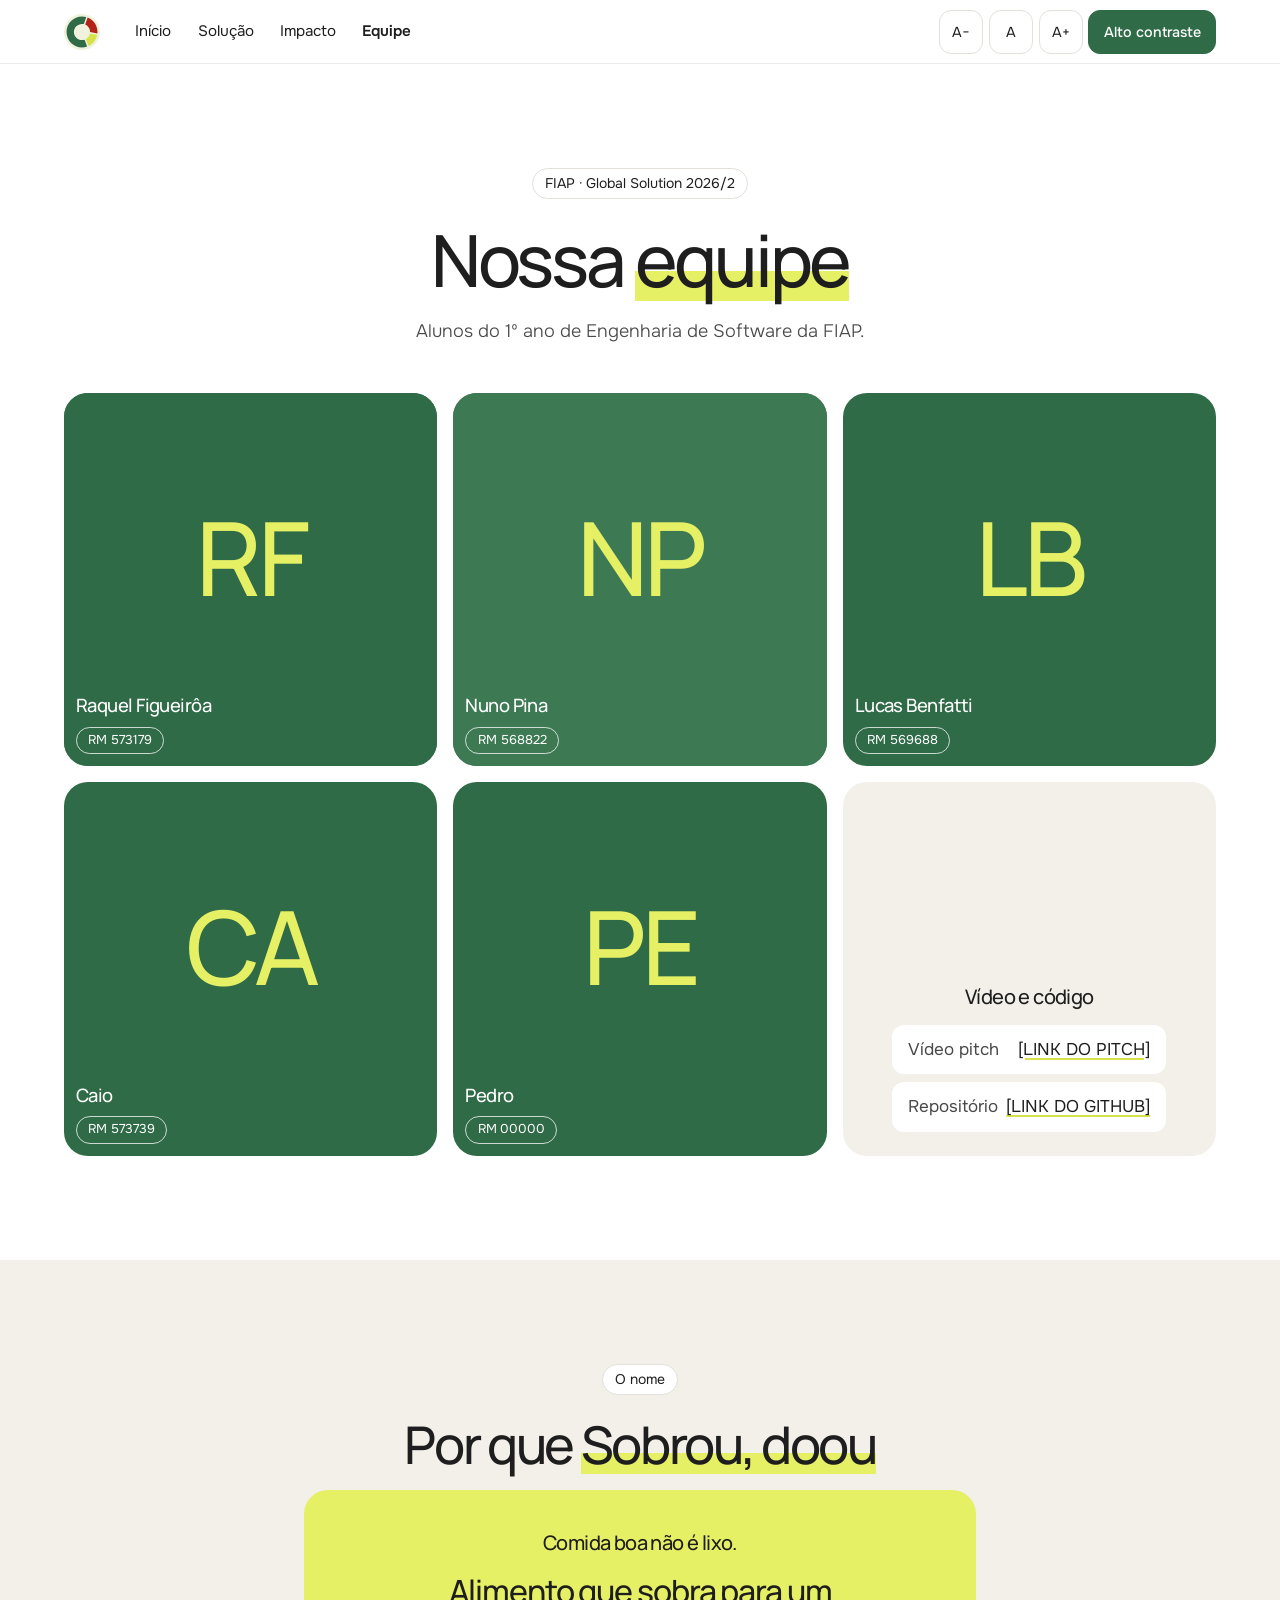
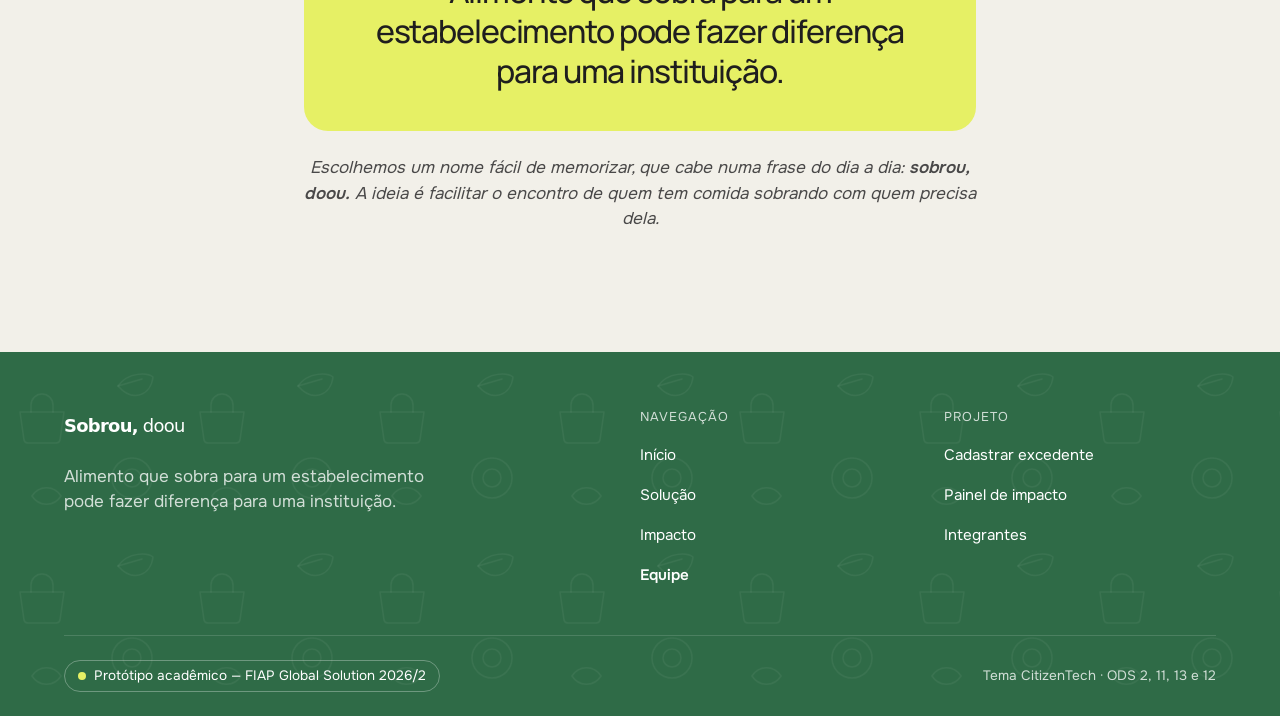
==== equipe.html @ d58dd170 "primeiro commit" ====
<!DOCTYPE html>
<html lang="pt-BR" class="fonte-normal">
<head>
  <meta charset="UTF-8">
  <meta name="viewport" content="width=device-width, initial-scale=1">
  <meta name="description" content="Integrantes do projeto Sobrou, doou — FIAP Global Solution 2026/2.">
  <title>Equipe | Sobrou, doou</title>
  <link rel="icon" href="img/logo.svg" type="image/svg+xml">
  <link rel="stylesheet" href="css/style.css">
</head>
<body>
  <a class="pular-conteudo" href="#conteudo">Pular para o conteúdo</a>

  <header class="cabecalho">
    <div class="container cabecalho-interno">
      <a class="logo" href="index.html">
        <img src="img/logo.svg" alt="Sobrou, doou" width="136" height="40">
      </a>

      <nav aria-label="Menu principal">
        <ul class="menu">
          <li><a href="index.html">Início</a></li>
          <li><a href="solucao.html">Solução</a></li>
          <li><a href="impacto.html">Impacto</a></li>
          <li><a href="equipe.html" aria-current="page">Equipe</a></li>
        </ul>
      </nav>

      <div class="barra-acessibilidade" role="group" aria-label="Acessibilidade">
        <button type="button" class="botao-acess" id="botao-fonte-menor" aria-label="Diminuir texto">A−</button>
        <button type="button" class="botao-acess" id="botao-fonte-normal" aria-label="Texto em tamanho normal">A</button>
        <button type="button" class="botao-acess" id="botao-fonte-maior" aria-label="Aumentar texto">A+</button>
        <button type="button" class="botao-acess botao-contraste" id="botao-contraste" aria-pressed="false">Alto contraste</button>
        <p class="visualmente-oculto" id="anuncio-preferencias" aria-live="polite"></p>
      </div>
    </div>
    <p class="aviso-armazenamento" id="aviso-armazenamento" role="status" hidden>Seus dados não serão salvos neste navegador.</p>
  </header>

  <main id="conteudo" tabindex="-1">
    <section class="secao secao-topo" aria-labelledby="titulo-pagina">
      <div class="container">
        <p class="etiqueta">FIAP · Global Solution 2026/2</p>
        <h1 id="titulo-pagina">Nossa <span class="marca">equipe</span></h1>
        <p>Alunos do 1º ano de Engenharia de Software da FIAP.</p>
      </div>
    </section>

    <section class="secao secao-sem-topo" aria-labelledby="titulo-integrantes">
      <div class="container">
        <h2 id="titulo-integrantes" class="visualmente-oculto">Integrantes</h2>
        <div class="grade-equipe">
          <article class="cartao-equipe">
            <p class="avatar-iniciais" aria-hidden="true">RF</p>
            <div class="equipe-info">
              <h3>Raquel Figueirôa</h3>
              <p class="equipe-rm">RM 573179</p>
              <!-- <p class="equipe-funcao">Layout e responsividade</p> -->
            </div>
          </article>
          <article class="cartao-equipe">
            <p class="avatar-iniciais avatar-alt" aria-hidden="true">NP</p>
            <div class="equipe-info">
              <h3>Nuno Pina</h3>
              <p class="equipe-rm">RM 568822</p>
              <!-- <p class="equipe-funcao">Simulação em JavaScript</p> -->
            </div>
          </article>
          <article class="cartao-equipe">
            <p class="avatar-iniciais" aria-hidden="true">LB</p>
            <div class="equipe-info">
              <h3>Lucas Benfatti</h3>
              <p class="equipe-rm">RM 569688</p>
              <!-- <p class="equipe-funcao">Formulário e acessibilidade</p> -->
            </div>
          </article>
          <article class="cartao-equipe">
            <p class="avatar-iniciais" aria-hidden="true">CA</p>
            <div class="equipe-info">
              <h3>Caio</h3>
              <p class="equipe-rm">RM 573739</p>
              <!-- <p class="equipe-funcao">Conteúdo, dados e README</p> -->
            </div>
          </article>
          <article class="cartao-equipe">
            <p class="avatar-iniciais" aria-hidden="true">PE</p>
            <div class="equipe-info">
              <h3>Pedro</h3>
              <p class="equipe-rm">RM 00000</p>
            </div>
          </article>
          <article class="cartao-equipe cartao-equipe-links">
            <h3>Vídeo e código</h3>
            <ul class="lista-links">
              <li><span>Vídeo pitch</span> <a href="#titulo-pagina">[LINK DO PITCH]</a></li>
              <li><span>Repositório</span> <a href="#titulo-pagina">[LINK DO GITHUB]</a></li>
            </ul>
          </article>
        </div>
      </div>
    </section>

    <section class="secao secao-bege" aria-labelledby="titulo-porque">
      <div class="container porque">
        <p class="etiqueta">O nome</p>
        <h2 id="titulo-porque">Por que <span class="marca">Sobrou, doou</span></h2>
        <blockquote class="citacao">
          <h3>Comida boa não é lixo.</h4>
          <p>Alimento que sobra para um estabelecimento pode fazer diferença para uma instituição.</p>
        </blockquote>
        <p>Escolhemos um nome fácil de memorizar, que cabe numa frase do dia a dia: <b>sobrou, doou.</b> A ideia é facilitar o encontro de quem tem comida sobrando com quem precisa dela.</p>
      </div>
    </section>
  </main>

  <footer class="rodape">
    <div class="container">
      <div class="rodape-grade">
        <div class="rodape-marca">
          <img src="img/logo-claro.svg" alt="Sobrou, doou" width="136" height="40">
          <p class="rodape-frase">Alimento que sobra para um estabelecimento pode fazer diferença para uma instituição.</p>
        </div>
        <nav class="rodape-coluna" aria-label="Rodapé">
          <p class="rodape-titulo">Navegação</p>
          <ul class="menu-rodape">
            <li><a href="index.html">Início</a></li>
            <li><a href="solucao.html">Solução</a></li>
            <li><a href="impacto.html">Impacto</a></li>
            <li><a href="equipe.html" aria-current="page">Equipe</a></li>
          </ul>
        </nav>
        <div class="rodape-coluna">
          <p class="rodape-titulo">Projeto</p>
          <ul class="menu-rodape">
            <li><a href="solucao.html#cadastro">Cadastrar excedente</a></li>
            <li><a href="impacto.html">Painel de impacto</a></li>
            <li><a href="equipe.html#titulo-integrantes">Integrantes</a></li>
          </ul>
        </div>
      </div>
      <div class="rodape-base">
        <p class="rodape-status"><span class="ponto" aria-hidden="true"></span> Protótipo acadêmico — FIAP Global Solution 2026/2</p>
        <p class="rodape-credito">Tema CitizenTech · ODS 2, 11, 13 e 12</p>
      </div>
    </div>
  </footer>

  <script src="js/dados.js" defer></script>
  <script src="js/armazenamento.js" defer></script>
  <script src="js/preferencias.js" defer></script>
</body>
</html>
---- css/style.css ----
@font-face {
  font-family: "Manrope";
  font-style: normal;
  font-weight: 400;
  font-display: swap;
  src: url("../fonts/manrope-latin-400-normal.woff2") format("woff2");
}

@font-face {
  font-family: "Manrope";
  font-style: normal;
  font-weight: 500;
  font-display: swap;
  src: url("../fonts/manrope-latin-500-normal.woff2") format("woff2");
}

@font-face {
  font-family: "Manrope";
  font-style: normal;
  font-weight: 600;
  font-display: swap;
  src: url("../fonts/manrope-latin-600-normal.woff2") format("woff2");
}

@font-face {
  font-family: "Manrope";
  font-style: normal;
  font-weight: 700;
  font-display: swap;
  src: url("../fonts/manrope-latin-700-normal.woff2") format("woff2");
}

@font-face {
  font-family: "Onest";
  font-style: normal;
  font-weight: 300;
  font-display: swap;
  src: url("../fonts/onest-latin-300-normal.woff2") format("woff2");
}

@font-face {
  font-family: "Onest";
  font-style: normal;
  font-weight: 400;
  font-display: swap;
  src: url("../fonts/onest-latin-400-normal.woff2") format("woff2");
}

@font-face {
  font-family: "Onest";
  font-style: normal;
  font-weight: 500;
  font-display: swap;
  src: url("../fonts/onest-latin-500-normal.woff2") format("woff2");
}

@font-face {
  font-family: "Onest";
  font-style: normal;
  font-weight: 600;
  font-display: swap;
  src: url("../fonts/onest-latin-600-normal.woff2") format("woff2");
}

:root {
  --lima: #E6F065;
  --lima-claro: #F3F7A3;
  --lima-forte: #D7E24A;

  --branco: #FFFFFF;
  --bege: #F2F0E9;
  --cinza-100: #EBEBEB;
  --cinza-300: #C8C8C7;
  --cinza-600: #605F5E;
  --cinza-700: #4A4949;
  --escuro: #1F1E1E;
  --tema-escuro: #2F6B47;
  --tema-escuro-hover: #24563A;
  --preto: #000000;

  --verde: #007955;
  --verde-claro: #D8FFE7;
  --verde-escuro: #0A2305;
  --vermelho: #B42318;
  --vermelho-claro: #FFE3E1;

  --texto: var(--escuro);
  --texto-2: var(--cinza-700);
  --texto-3: var(--cinza-600);
  --texto-sobre-escuro: rgba(255, 255, 255, 0.78);

  --borda: #E3E1DA;
  --borda-campo: #8B8A87;

  --fonte-titulo: "Manrope", system-ui, -apple-system, "Segoe UI", Roboto, sans-serif;
  --fonte-texto: "Onest", system-ui, -apple-system, "Segoe UI", Roboto, sans-serif;

  --raio-p: 0.75rem;
  --raio-m: 1rem;
  --raio: 1.5rem;
  --raio-g: 2.5rem;
  --raio-pilula: 2rem;

  --espaco-secao: 4rem;
  --foco: #007955;

  --padrao-linhas: url("data:image/svg+xml,%3Csvg xmlns='http://www.w3.org/2000/svg' width='180' height='180' viewBox='0 0 180 180'%3E%3Cg fill='none' stroke='%23ffffff' stroke-opacity='.05' stroke-width='1.5' stroke-linecap='round' stroke-linejoin='round'%3E%3Cpath d='M20 60h44l-4 28a4 4 0 0 1-4 3H28a4 4 0 0 1-4-3z'/%3E%3Cpath d='M31 60v-7a11 11 0 0 1 22 0v7'/%3E%3Cpath d='M118 34c11-15 30-13 35-9-2 18-20 26-35 9z'/%3E%3Cpath d='M118 34l24-7'/%3E%3Ccircle cx='132' cy='126' r='20'/%3E%3Ccircle cx='132' cy='126' r='9'/%3E%3Cpath d='M32 144c7-11 22-11 29 0-7 11-22 11-29 0z'/%3E%3C/g%3E%3C/svg%3E");
}

html.fonte-pequena { font-size: 87.5%; }
html.fonte-normal  { font-size: 100%; }
html.fonte-grande  { font-size: 112.5%; }
html.fonte-maior   { font-size: 125%; }

*,
*::before,
*::after {
  box-sizing: border-box;
}

html {
  scroll-behavior: smooth;
}

body {
  margin: 0;
  font-family: var(--fonte-texto);
  font-size: 1.0625rem;
  font-weight: 400;
  line-height: 1.5;
  color: var(--texto);
  background-color: var(--branco);
  overflow-x: hidden;
}

img,
svg {
  max-width: 100%;
}

img {
  display: block;
  height: auto;
}

figure {
  margin: 0;
}

h1,
h2,
h3,
h4,
h5,
h6 {
  margin: 0 0 1rem;
  font-family: var(--fonte-titulo);
  font-weight: 500;
  line-height: 1.15;
  letter-spacing: -0.045em;
  color: var(--texto);
}

h1 { font-size: 3rem; }
h2 { font-size: 2.25rem; }
h3 {
  font-size: 1.25rem;
  letter-spacing: -0.03em;
  line-height: 1.25;
}

p {
  margin: 0 0 1rem;
}

a {
  color: var(--texto);
  text-decoration-color: var(--lima-forte);
  text-decoration-thickness: 0.12em;
  text-underline-offset: 0.2em;
}

a:hover {
  color: var(--verde);
}

strong {
  font-weight: 600;
}

.marca {
  background-image: linear-gradient(transparent 62%, var(--lima) 62%, var(--lima) 92%, transparent 92%);
  box-decoration-break: clone;
  -webkit-box-decoration-break: clone;
}

[hidden] {
  display: none !important;
}

:focus-visible {
  outline: 3px solid var(--foco);
  outline-offset: 3px;
}

[tabindex="-1"]:focus {
  outline: 3px solid var(--foco);
  outline-offset: 3px;
}

main:focus {
  outline: none;
}

.visualmente-oculto {
  position: absolute;
  width: 1px;
  height: 1px;
  padding: 0;
  margin: -1px;
  overflow: hidden;
  clip: rect(0, 0, 0, 0);
  white-space: nowrap;
  border: 0;
}

.container {
  width: 100%;
  max-width: 80rem;
  margin: 0 auto;
  padding: 0 5%;
}

.centro {
  max-width: 44rem;
  margin: 0 auto;
  text-align: center;
}

.subtitulo {
  max-width: 40rem;
  color: var(--texto-2);
  font-size: 1.125rem;
  font-weight: 300;
}

.centro .subtitulo {
  margin-left: auto;
  margin-right: auto;
}

.etiqueta {
  display: inline-block;
  margin-bottom: 1.25rem;
  padding: 0.25rem 0.75rem;
  border: 1px solid var(--borda);
  border-radius: var(--raio-pilula);
  background-color: var(--branco);
  color: var(--texto);
  font-size: 0.875rem;
}

.pilulas {
  display: flex;
  flex-wrap: wrap;
  gap: 0.35rem;
  margin: 0 0 1.5rem;
  padding: 0;
  list-style: none;
}

.pilulas li,
.pilula {
  display: inline-block;
  padding: 0.25rem 0.75rem;
  border: 1px solid var(--borda);
  border-radius: var(--raio-pilula);
  font-size: 0.875rem;
  line-height: 1.4;
}

.pilulas-claras li {
  border-color: rgba(255, 255, 255, 0.7);
  color: var(--branco);
}

.pilula-foto {
  position: absolute;
  border-color: var(--branco);
  background-color: var(--branco);
  color: var(--texto);
}

.pular-conteudo {
  position: absolute;
  top: -10rem;
  left: 1rem;
  z-index: 100;
  padding: 0.75rem 1rem;
  border-radius: 0 0 var(--raio-p) var(--raio-p);
  background-color: var(--lima);
  color: var(--texto);
  font-weight: 500;
}

.pular-conteudo:focus {
  top: 0;
}

.botao {
  display: inline-flex;
  align-items: center;
  justify-content: center;
  gap: 0.5rem;
  min-height: 2.75rem;
  min-width: 2.75rem;
  padding: 0.75rem 1.1rem;
  border: 1px solid transparent;
  border-radius: var(--raio-p);
  font-family: var(--fonte-texto);
  font-size: 1rem;
  font-weight: 400;
  line-height: 1.2;
  text-align: center;
  text-decoration: none;
  cursor: pointer;
  transition: background-color 0.15s, color 0.15s, border-color 0.15s;
}

.botao-primario {
  border-color: var(--lima);
  background-color: var(--lima);
  color: var(--texto);
}

.botao-primario:hover {
  border-color: var(--lima-forte);
  background-color: var(--lima-forte);
  color: var(--texto);
}

.botao-secundario {
  border-color: var(--borda-campo);
  background-color: var(--branco);
  color: var(--texto);
}

.botao-secundario:hover {
  border-color: var(--texto);
  background-color: var(--bege);
  color: var(--texto);
}

.botao-escuro {
  border-color: var(--tema-escuro);
  background-color: var(--tema-escuro);
  color: var(--branco);
}

.botao-escuro:hover {
  background-color: var(--tema-escuro-hover);
  color: var(--branco);
}

.botao-claro {
  border-color: var(--branco);
  background-color: transparent;
  color: var(--branco);
}

.botao-claro:hover {
  background-color: var(--branco);
  color: var(--texto);
}

.link-seta {
  display: inline-flex;
  align-items: center;
  gap: 0.6rem;
  min-height: 2.75rem;
  font-weight: 500;
  text-decoration: none;
}

.link-seta::after {
  content: "↗";
  display: inline-flex;
  align-items: center;
  justify-content: center;
  width: 2rem;
  height: 2rem;
  border-radius: 50%;
  background-color: var(--lima);
  color: var(--texto);
  font-size: 0.95rem;
}

.cabecalho {
  background-color: var(--branco);
  border-bottom: 1px solid var(--cinza-100);
}

.cabecalho-interno {
  display: flex;
  flex-wrap: wrap;
  align-items: center;
  gap: 0.5rem 1.5rem;
  padding-top: 0.6rem;
  padding-bottom: 0.6rem;
}

.logo {
  display: inline-flex;
  align-items: center;
  min-height: 2.75rem;
  border-radius: var(--raio-p);
}

.logo img {
  height: 2.25rem;
  width: auto;
}

.cabecalho nav {
  order: 3;
  width: 100%;
}

.menu {
  display: flex;
  flex-wrap: wrap;
  gap: 0.25rem;
  margin: 0;
  padding: 0;
  list-style: none;
}

.menu a {
  display: inline-flex;
  align-items: center;
  min-height: 2.75rem;
  padding: 0.5rem 0.7rem;
  border-radius: var(--raio-p);
  color: var(--texto);
  font-size: 0.95rem;
  text-decoration: none;
}

.menu a:hover {
  background-color: var(--bege);
  color: var(--texto);
}

.menu a[aria-current="page"] {
  font-weight: 600;
}

.barra-acessibilidade {
  display: flex;
  align-items: center;
  gap: 0.35rem;
  margin-left: auto;
}

.botao-acess {
  min-width: 2.75rem;
  min-height: 2.75rem;
  padding: 0.4rem 0.55rem;
  border: 1px solid var(--borda);
  border-radius: var(--raio-p);
  background-color: var(--branco);
  color: var(--texto);
  font-family: var(--fonte-texto);
  font-size: 0.9rem;
  cursor: pointer;
}

.botao-acess:hover {
  border-color: var(--borda-campo);
  background-color: var(--bege);
}

.botao-contraste {
  padding: 0.4rem 0.9rem;
  border-color: var(--tema-escuro);
  background-color: var(--tema-escuro);
  color: var(--branco);
  font-weight: 500;
}

.botao-contraste:hover {
  background-color: var(--tema-escuro-hover);
  border-color: var(--tema-escuro-hover);
}

.botao-contraste[aria-pressed="true"] {
  border-color: var(--lima);
  background-color: var(--lima);
  color: var(--texto);
}

.aviso-armazenamento {
  margin: 0;
  padding: 0.5rem 1rem;
  background-color: var(--lima-claro);
  color: var(--texto);
  font-size: 0.9rem;
  text-align: center;
}

.secao {
  padding: var(--espaco-secao) 0;
}

.secao-bege {
  background-color: var(--bege);
}

.secao-sem-topo {
  padding-top: 0;
}

.secao-topo {
  padding-bottom: 2rem;
  text-align: center;
}

.secao-topo h1 {
  max-width: 16ch;
  margin-left: auto;
  margin-right: auto;
}

.secao-topo > .container > p:not(.etiqueta) {
  max-width: 38rem;
  margin-left: auto;
  margin-right: auto;
  color: var(--texto-2);
  font-size: 1.125rem;
  font-weight: 300;
}

.cabecalho-pagina {
  display: grid;
  gap: 1rem 3rem;
  text-align: left;
}

.cabecalho-pagina h1 {
  margin: 0;
  max-width: 14ch;
}

.cabecalho-pagina-texto {
  margin: 0;
  color: var(--texto-2);
  font-size: 1.125rem;
  font-weight: 300;
}

.secao-topo:has(.cabecalho-pagina) {
  text-align: left;
}

.dica {
  margin: 0.25rem 0 0;
  font-size: 0.875rem;
  color: var(--texto-3);
}

.hero {
  padding: 3.5rem 0;
  background-color: var(--tema-escuro);
  background-image: linear-gradient(90deg, rgba(36, 86, 58, 0.94) 0%, rgba(36, 86, 58, 0.78) 55%, rgba(36, 86, 58, 0.5) 100%), url("../img/hero.jpg");
  background-size: cover;
  background-position: center;
  color: var(--branco);
}

.hero-grade {
  display: grid;
  gap: 2.5rem;
  align-items: end;
}

.hero h1 {
  margin-bottom: 1rem;
  font-size: 3.25rem;
  color: var(--branco);
  letter-spacing: -0.05em;
  line-height: 1.05;
}

.hero h4 {
  margin-bottom: 0.25rem;
  font-size: 1.25rem;
  font-weight: 200;
  color: var(--branco);
  letter-spacing: -0.05em;
  line-height: 1.05;
}

.hero-frase {
  max-width: 30rem;
  margin-bottom: 2rem;
  color: var(--texto-sobre-escuro);
  font-size: 1.125rem;
  font-weight: 300;
}

.hero-acoes {
  display: flex;
  flex-wrap: wrap;
  gap: 0.6rem;
}

.hero :focus-visible {
  outline-color: var(--lima);
}

.hero-cartao {
  max-width: 22rem;
  padding: 0.5rem 0.5rem 1.25rem;
  border: 6px solid rgba(255, 255, 255, 0.16);
  border-radius: var(--raio);
  background-color: var(--branco);
  background-clip: padding-box;
  color: var(--texto);
}

.hero-cartao-foto {
  position: relative;
  margin-bottom: 1rem;
}

.hero-cartao-foto img {
  width: 100%;
  aspect-ratio: 16 / 10;
  object-fit: cover;
  border-radius: var(--raio-m);
}

.hero-cartao-foto .pilula-foto {
  right: 0.75rem;
  bottom: 0.75rem;
}

.hero-cartao-titulo,
.hero-cartao-texto,
.hero-cartao .link-seta {
  margin-left: 0.75rem;
  margin-right: 0.75rem;
}

.hero-cartao-titulo {
  margin-bottom: 0.25rem;
  font-family: var(--fonte-titulo);
  font-weight: 500;
  letter-spacing: -0.02em;
}

.hero-cartao-texto {
  margin-bottom: 0.5rem;
  color: var(--texto-2);
  font-size: 0.95rem;
}

.problema-topo {
  max-width: 52rem;
  margin: 0 auto 3rem;
  text-align: center;
}

.declaracao {
  margin: 0;
  font-family: var(--fonte-titulo);
  font-size: 1.6rem;
  font-weight: 500;
  line-height: 1.3;
  letter-spacing: -0.035em;
}

.declaracao .suave {
  color: var(--texto-3);
}

.problema-grade {
  display: grid;
  gap: 1.5rem;
  align-items: center;
}

.problema-texto p {
  color: var(--texto-2);
}

.problema-texto strong {
  color: var(--texto);
}

.foto-cartao {
  position: relative;
}

.foto-cartao img {
  width: 100%;
  aspect-ratio: 3 / 4;
  object-fit: cover;
  border-radius: var(--raio);
}

.foto-cartao .pilula-foto {
  left: 0.9rem;
  bottom: 0.9rem;
}

.grade-cartoes,
.grade-ods,
.grade-indicadores,
.grade-equipe {
  display: grid;
  gap: 1rem;
}

.cartao-info,
.cartao-ods,
.cartao-indicador,
.passo {
  padding: 1.5rem;
  border: 1px solid var(--borda);
  border-radius: var(--raio);
  background-color: var(--branco);
}

.cartao-info {
  display: flex;
  flex-direction: column;
}

.numero-grande {
  margin-bottom: 1.5rem;
  font-family: var(--fonte-titulo);
  font-size: 3rem;
  font-weight: 500;
  line-height: 1;
  letter-spacing: -0.05em;
}

.cartao-info h3 {
  margin-bottom: 0.5rem;
  font-size: 1.1rem;
}

.cartao-info p {
  color: var(--texto-2);
}

.cartao-info-destaque {
  border-color: var(--tema-escuro);
  background-color: var(--tema-escuro);
  color: var(--branco);
}

.cartao-info-destaque h3,
.cartao-info-destaque .numero-grande {
  color: var(--branco);
}

.cartao-info-destaque p,
.cartao-info-destaque .fonte {
  color: var(--texto-sobre-escuro);
}

.cartao-info-destaque a {
  color: var(--lima);
}

.cartao-info-destaque :focus-visible {
  outline-color: var(--lima);
}

.fonte {
  margin: auto 0 0;
  padding-top: 1rem;
  border-top: 1px solid var(--borda);
  font-size: 0.85rem;
  color: var(--texto-3);
}

.cartao-info-destaque .fonte {
  border-top-color: rgba(255, 255, 255, 0.2);
}

.passos {
  display: grid;
  gap: 1rem;
  margin: 2.5rem 0 0;
  padding: 1rem;
  border-radius: var(--raio-g);
  background-color: var(--bege);
  list-style: none;
}

.passo {
  position: relative;
  border-color: transparent;
  text-align: center;
}

.passo-numero {
  position: absolute;
  top: 1rem;
  left: 1.25rem;
  color: var(--texto-3);
  font-size: 0.85rem;
}

.passo-icone {
  display: block;
  width: 3.25rem;
  height: 3.25rem;
  margin: 0.75rem auto 1.25rem;
  fill: none;
  stroke: var(--verde-escuro);
  stroke-width: 1.6;
  stroke-linecap: round;
  stroke-linejoin: round;
}

.passo h3 {
  margin-bottom: 0.5rem;
}

.passo p {
  margin: 0;
  color: var(--texto-2);
  font-size: 0.95rem;
}

.cartao-ods {
  display: flex;
  flex-direction: column;
}

.selo-ods {
  display: inline-flex;
  align-items: center;
  justify-content: center;
  width: 3.5rem;
  height: 3.5rem;
  margin-bottom: 1.25rem;
  border-radius: var(--raio-m);
  background-color: var(--tema-escuro);
  color: var(--branco);
  font-family: var(--fonte-titulo);
  font-size: 1.5rem;
  font-weight: 500;
  letter-spacing: -0.04em;
}

.cartao-ods h3 {
  font-size: 1.15rem;
}

.cartao-ods p:last-child {
  margin: 0;
  color: var(--texto-2);
}

.cartao-ods-principal {
  border-color: var(--lima);
  background-color: var(--lima);
}

.cartao-ods-principal p:last-child {
  color: var(--texto);
}

.ods-etiqueta {
  align-self: flex-start;
  margin: 0 0 0.75rem;
  padding: 0.15rem 0.7rem;
  border: 1px solid var(--texto);
  border-radius: var(--raio-pilula);
  font-size: 0.8rem;
}

.ods-etiqueta-complementar {
  border-color: var(--borda-campo);
  color: var(--texto-2);
}

.chamada {
  display: grid;
  overflow: hidden;
  border-radius: var(--raio-g);
  background-color: var(--bege);
}

.chamada-texto {
  padding: 2.5rem 1.75rem;
}

.chamada-texto h2 {
  max-width: 14ch;
}

.chamada-texto p:not(.etiqueta) {
  max-width: 26rem;
  color: var(--texto-2);
}

.chamada-foto {
  width: 100%;
  height: 100%;
  min-height: 14rem;
  object-fit: cover;
}

.selo {
  display: inline-block;
  padding: 0.2rem 0.7rem;
  border: 1px solid transparent;
  border-radius: var(--raio-pilula);
  font-size: 0.8rem;
  font-weight: 500;
  line-height: 1.4;
}

.selo-categoria {
  border-color: var(--branco);
  background-color: var(--branco);
  color: var(--texto);
}

.selo-disponivel {
  border-color: var(--verde-claro);
  background-color: var(--verde-claro);
  color: var(--verde-escuro);
}

.selo-reservado {
  border-color: var(--lima);
  background-color: var(--lima);
  color: var(--texto);
}

.selo-retirado {
  border-color: var(--cinza-700);
  background-color: var(--cinza-700);
  color: var(--branco);
}

.selo-vence-hoje {
  margin-left: 0.4rem;
  border-color: var(--vermelho-claro);
  background-color: var(--vermelho-claro);
  color: var(--vermelho);
}

.selo-vence-amanha {
  margin-left: 0.4rem;
  border-color: var(--borda);
  background-color: var(--bege);
  color: var(--texto);
}

.indicadores-rapidos {
  display: grid;
  gap: 0.75rem;
  margin: 2.5rem 0 0;
  padding: 0.6rem;
  border-radius: var(--raio);
  background-color: var(--bege);
  list-style: none;
}

.indicador-rapido {
  display: flex;
  flex-direction: column;
  justify-content: flex-end;
  min-height: 8rem;
  padding: 1.25rem 1.5rem;
  border-radius: var(--raio-m);
  background-color: var(--tema-escuro);
  color: var(--branco);
}

.indicador-rapido:first-child {
  background-color: var(--lima);
  color: var(--texto);
}

.indicador-valor {
  font-family: var(--fonte-titulo);
  font-size: 2.5rem;
  font-weight: 500;
  line-height: 1.05;
  letter-spacing: -0.05em;
}

.indicador-rotulo {
  font-size: 0.9rem;
}

.indicador-rapido:not(:first-child) .indicador-rotulo {
  color: var(--texto-sobre-escuro);
}

.caixa-instituicao {
  display: grid;
  gap: 0.35rem;
  max-width: 30rem;
  margin-bottom: 1.25rem;
}

.caixa-instituicao label {
  font-weight: 500;
}

.campo {
  display: flex;
  flex-direction: column;
  gap: 0.35rem;
}

.campo label {
  font-size: 0.9rem;
}

input[type="text"],
input[type="search"],
input[type="number"],
input[type="date"],
input[type="time"],
select,
textarea {
  width: 100%;
  min-height: 2.75rem;
  padding: 0.7rem 1rem;
  border: 1px solid var(--borda-campo);
  border-radius: var(--raio-p);
  background-color: var(--branco);
  color: var(--texto);
  font-family: var(--fonte-texto);
  font-size: 1rem;
}

input[type="search"] {
  padding-left: 2.6rem;
  background-image: url("data:image/svg+xml,%3Csvg xmlns='http://www.w3.org/2000/svg' viewBox='0 0 24 24' fill='none' stroke='%234A4949' stroke-width='2' stroke-linecap='round'%3E%3Ccircle cx='11' cy='11' r='7'/%3E%3Cpath d='M20 20l-3.5-3.5'/%3E%3C/svg%3E");
  background-repeat: no-repeat;
  background-position: 0.9rem center;
  background-size: 1.1rem;
}

textarea {
  resize: vertical;
}

input::placeholder,
textarea::placeholder {
  color: var(--texto-3);
}

.filtros {
  display: grid;
  gap: 0.75rem;
  padding: 1rem;
  border: 1px solid var(--borda);
  border-radius: var(--raio);
  background-color: var(--branco);
}

.campo-botao {
  justify-content: flex-end;
}

.contador-resultados {
  margin: 1.5rem 0 1rem;
  font-family: var(--fonte-titulo);
  font-weight: 500;
  letter-spacing: -0.02em;
}

.mensagem {
  padding: 0.85rem 1.1rem;
  border: 1px solid;
  border-radius: var(--raio-p);
  font-weight: 500;
}

.mensagem-fixa {
  position: sticky;
  top: 0.75rem;
  z-index: 10;
  margin-bottom: 1rem;
  box-shadow: 0 8px 24px rgba(31, 30, 30, 0.12);
}

.mensagem-sucesso {
  border-color: var(--verde);
  background-color: var(--verde-claro);
  color: var(--verde-escuro);
}

.mensagem-erro {
  border-color: var(--vermelho);
  background-color: var(--vermelho-claro);
  color: var(--vermelho);
}

.vitrine {
  display: grid;
  grid-template-columns: 1fr;
  gap: 1.5rem 1rem;
}

.cartao {
  display: flex;
  flex-direction: column;
  border-radius: var(--raio);
  background-color: var(--branco);
}

.cartao-foto {
  position: relative;
  margin-bottom: 1rem;
}

.cartao-foto img {
  width: 100%;
  aspect-ratio: 3 / 2;
  object-fit: cover;
  border-radius: var(--raio);
}

.cartao-retirado .cartao-foto img {
  filter: grayscale(1);
  opacity: 0.7;
}

.cartao-selos {
  position: absolute;
  left: 0.75rem;
  right: 0.75rem;
  bottom: 0.75rem;
  display: flex;
  flex-wrap: wrap;
  justify-content: space-between;
  gap: 0.4rem;
}

.cartao-titulo,
.cartao-quantidade,
.cartao-detalhes,
.cartao-observacoes,
.cartao-acoes {
  margin-left: 0.5rem;
  margin-right: 0.5rem;
}

.cartao-titulo {
  margin-bottom: 0.25rem;
  font-size: 1.3rem;
}

.cartao-quantidade {
  margin-bottom: 1rem;
  font-family: var(--fonte-titulo);
  font-size: 2.25rem;
  font-weight: 500;
  line-height: 1.1;
  letter-spacing: -0.05em;
  color: var(--verde);
}

.cartao-detalhes {
  display: grid;
  grid-template-columns: auto 1fr;
  gap: 0.4rem 1rem;
  margin-bottom: 1rem;
  padding-top: 1rem;
  border-top: 1px solid var(--borda);
  font-size: 0.925rem;
}

.cartao-detalhes dt {
  color: var(--texto-3);
}

.cartao-detalhes dd {
  margin: 0;
}

.cartao-observacoes {
  padding: 0.6rem 0.9rem;
  border-radius: var(--raio-p);
  background-color: var(--bege);
  color: var(--texto-2);
  font-size: 0.925rem;
}

.cartao-acoes {
  display: flex;
  flex-wrap: wrap;
  align-items: center;
  gap: 0.5rem;
  margin-top: auto;
  margin-bottom: 0.5rem;
}

.cartao-acoes .botao {
  flex: 1 1 auto;
}

.cartao-situacao {
  width: 100%;
  margin: 0;
  font-weight: 500;
}

.cartao-dica {
  margin: 0;
  font-size: 0.875rem;
  color: var(--texto-3);
}

.cartao-novo,
.cartao:target {
  animation: pulsar 1.2s ease-in-out 3;
}

@keyframes pulsar {
  0%   { box-shadow: 0 0 0 0 rgba(215, 226, 74, 0.9); }
  70%  { box-shadow: 0 0 0 14px rgba(215, 226, 74, 0); }
  100% { box-shadow: 0 0 0 0 rgba(215, 226, 74, 0); }
}

.estado-vazio {
  grid-column: 1 / -1;
  padding: 3rem 1rem;
  border: 1px dashed var(--borda-campo);
  border-radius: var(--raio);
  background-color: var(--bege);
  text-align: center;
}

.secao-cadastro {
  border-top: 1px solid var(--cinza-100);
}

.cadastro-topo {
  max-width: 40rem;
  margin: 0 auto 2rem;
  text-align: center;
}

.cadastro-topo p:not(.etiqueta) {
  color: var(--texto-2);
  font-weight: 300;
  font-size: 1.125rem;
}

.formulario {
  max-width: 48rem;
  margin: 0 auto;
  padding: 1.5rem;
  border-radius: var(--raio-g);
  background-color: var(--bege);
}

.formulario-grade {
  display: grid;
  grid-template-columns: 1fr;
  gap: 1rem;
  margin-bottom: 1.5rem;
}

.campo-horarios {
  display: grid;
  grid-template-columns: 1fr 1fr;
  gap: 0.75rem;
}

.legenda-obrigatorio,
.obrigatorio {
  color: var(--vermelho);
}

.legenda-obrigatorio {
  font-size: 0.875rem;
}

.campo-checkbox {
  display: grid;
  grid-template-columns: auto 1fr;
  align-items: start;
  gap: 0.5rem 0.75rem;
  padding: 1rem;
  border-radius: var(--raio-p);
  background-color: var(--branco);
}

.campo-checkbox input {
  width: 1.4rem;
  height: 1.4rem;
  margin: 0.1rem 0 0;
  accent-color: var(--verde);
}

.campo-checkbox .erro-campo {
  grid-column: 1 / -1;
}

.contador {
  margin: 0;
  font-size: 0.85rem;
  color: var(--texto-3);
  text-align: right;
}

.erro-campo {
  margin: 0;
  color: var(--vermelho);
  font-size: 0.875rem;
  font-weight: 500;
}

.erro-campo:empty {
  display: none;
}

.campo-invalido {
  border-color: var(--vermelho) !important;
  background-color: var(--vermelho-claro) !important;
}

.campo-checkbox .campo-invalido {
  outline: 2px solid var(--vermelho);
  outline-offset: 2px;
}

.resumo-erros {
  padding: 0.85rem 1rem;
  border: 1px solid var(--vermelho);
  border-radius: var(--raio-p);
  background-color: var(--vermelho-claro);
  color: var(--vermelho);
  font-weight: 500;
}

.formulario button[type="submit"] {
  width: 100%;
}

.mensagem-formulario {
  margin-top: 1rem;
}

.mensagem-sucesso-texto {
  margin: 0.75rem 0 0;
  color: var(--verde);
  font-weight: 500;
}

.mensagem-sucesso-texto:empty {
  display: none;
}

.link-ver-novo {
  display: inline-flex;
  align-items: center;
  min-height: 2.75rem;
  font-weight: 500;
}

.secao-demo {
  padding-top: 0;
}

.demo-caixa {
  text-align: center;
}

.demo-caixa > h2 {
  font-size: 1.5rem;
}

.demo-caixa > p:not(.mensagem-sucesso-texto) {
  max-width: 34rem;
  margin-left: auto;
  margin-right: auto;
  color: var(--texto-2);
}

.aviso-simulado {
  display: inline-block;
  padding: 0.4rem 1rem;
  border: 1px solid var(--lima-forte);
  border-radius: var(--raio-pilula);
  background-color: var(--lima-claro);
  color: var(--texto) !important;
  font-size: 0.9rem !important;
  font-weight: 400 !important;
}

.cartao-indicador {
  display: flex;
  flex-direction: column;
  min-height: 11rem;
}

.cartao-indicador h3 {
  font-family: var(--fonte-texto);
  font-size: 0.95rem;
  font-weight: 400;
  letter-spacing: 0;
  color: var(--texto-2);
}

.cartao-indicador:nth-child(3) {
  border-color: var(--lima);
  background-color: var(--lima);
}

.cartao-indicador:nth-child(3) h3,
.cartao-indicador:nth-child(3) .indicador-legenda {
  color: var(--texto);
}

.cartao-indicador:nth-child(4) {
  border-color: var(--tema-escuro);
  background-color: var(--tema-escuro);
}

.cartao-indicador:nth-child(4) h3,
.cartao-indicador:nth-child(4) .indicador-legenda {
  color: var(--texto-sobre-escuro);
}

.cartao-indicador:nth-child(4) .indicador-numero {
  color: var(--branco);
}

.indicador-numero {
  margin: auto 0 0.35rem;
  font-family: var(--fonte-titulo);
  font-size: 3rem;
  font-weight: 500;
  line-height: 1;
  letter-spacing: -0.05em;
  color: var(--texto);
}

.indicador-legenda {
  margin: 0;
  font-size: 0.85rem;
  color: var(--texto-3);
}

.lista-categorias {
  display: grid;
  gap: 1.25rem;
  max-width: 48rem;
  margin: 0;
  padding: 1.5rem;
  border-radius: var(--raio);
  background-color: var(--branco);
  list-style: none;
}

.categoria-linha {
  display: grid;
  grid-template-columns: 1fr auto;
  gap: 0.4rem 1rem;
}

.categoria-valor {
  font-family: var(--fonte-titulo);
  font-weight: 500;
}

.categoria-linha progress {
  grid-column: 1 / -1;
  width: 100%;
  height: 0.6rem;
  border: 0;
  border-radius: var(--raio-pilula);
  background-color: var(--bege);
  overflow: hidden;
  appearance: none;
  -webkit-appearance: none;
}

.categoria-linha progress::-webkit-progress-bar {
  background-color: var(--bege);
}

.categoria-linha progress::-webkit-progress-value {
  border-radius: var(--raio-pilula);
  background-color: var(--tema-escuro);
}

.categoria-linha progress::-moz-progress-bar {
  border-radius: var(--raio-pilula);
  background-color: var(--tema-escuro);
}

.tabela-rolagem {
  overflow-x: auto;
  border: 1px solid var(--borda);
  border-radius: var(--raio);
  background-color: var(--branco);
}

.tabela {
  width: 100%;
  min-width: 40rem;
  border-collapse: collapse;
  font-size: 0.95rem;
}

.tabela caption {
  padding: 1rem 1.25rem;
  text-align: left;
  color: var(--texto-2);
}

.tabela th,
.tabela td {
  padding: 0.85rem 1.25rem;
  border-top: 1px solid var(--borda);
  text-align: left;
}

.tabela th {
  background-color: var(--bege);
  font-weight: 500;
}

.cartao-equipe {
  position: relative;
  display: flex;
  justify-content: center;
  align-items: center;
  overflow: hidden;
  border-radius: var(--raio);
  background-color: var(--tema-escuro);
}

.avatar-iniciais {
  display: flex;
  align-items: center;
  justify-content: center;
  width: 100%;
  aspect-ratio: 1 / 1;
  margin: 0;
  padding-bottom: 12%;
  background-color: #2F6B47;
  color: var(--lima);
  font-family: var(--fonte-titulo);
  font-size: clamp(4.5rem, 8vw, 7rem);
  font-weight: 500;
  line-height: 1;
  letter-spacing: -0.04em;
}

.avatar-iniciais.avatar-alt {
  background-color: #3D7A54;
}

.avatar,
.avatar-foto {
  display: block;
  width: 100%;
  height: auto;
  aspect-ratio: 1 / 1;
  object-fit: cover;
}

.avatar-fundo {
  fill: #2F6B47;
}

.avatar-alt {
  fill: #3D7A54;
}

.avatar-texto {
  fill: var(--lima);
  font-family: var(--fonte-titulo);
  font-size: 96px;
  font-weight: 500;
  letter-spacing: -4px;
}

.equipe-info {
  position: absolute;
  left: 0.75rem;
  right: 0.75rem;
  bottom: 0.75rem;
  display: flex;
  flex-wrap: wrap;
  align-items: center;
  gap: 0.35rem;
}

.equipe-info h3 {
  width: 100%;
  margin: 0 0 0.25rem;
  color: var(--branco);
  font-size: 1.15rem;
}

.equipe-rm,
.equipe-funcao {
  margin: 0;
  padding: 0.2rem 0.7rem;
  border: 1px solid rgba(255, 255, 255, 0.75);
  border-radius: var(--raio-pilula);
  color: var(--branco);
  font-size: 0.8rem;
}

.equipe-funcao {
  border-color: var(--lima);
  background-color: var(--lima);
  color: var(--texto);
}

.cartao-equipe-links {
  display: flex;
  flex-direction: column;
  justify-content: flex-end;
  min-height: 16rem;
  padding: 1.5rem;
  background-color: var(--bege);
}

.lista-links {
  display: grid;
  gap: 0.5rem;
  margin: 0;
  padding: 0;
  list-style: none;
}

.lista-links li {
  display: flex;
  flex-wrap: wrap;
  justify-content: space-between;
  gap: 0.5rem;
  padding: 0.75rem 1rem;
  border-radius: var(--raio-p);
  background-color: var(--branco);
}

.lista-links span {
  color: var(--texto-2);
}

.porque {
  max-width: 50rem;
  text-align: center;
}

.porque > p:last-child {
  color: var(--texto-2);
  font-style: italic;
}

.citacao {
  margin: 0 0 1.5rem;
  padding: 2rem 1.5rem;
  border-radius: var(--raio);
  background-color: var(--lima);
  font-family: var(--fonte-titulo);
  font-size: 1.6rem;
  font-weight: 500;
  line-height: 1.25;
  letter-spacing: -0.035em;
}

.citacao p {
  margin: 0;
}

.rodape {
  padding: 3.5rem 0 1.5rem;
  background-color: var(--tema-escuro);
  background-image: var(--padrao-linhas);
  color: var(--branco);
}

.rodape-grade {
  display: grid;
  gap: 2rem;
  padding-bottom: 2.5rem;
}

.rodape-marca img {
  height: 2.25rem;
  width: auto;
  margin-bottom: 1.25rem;
}

.rodape-frase {
  max-width: 24rem;
  color: var(--texto-sobre-escuro);
}

.rodape-titulo {
  margin-bottom: 0.5rem;
  color: var(--texto-sobre-escuro);
  font-size: 0.8rem;
  letter-spacing: 0.08em;
  text-transform: uppercase;
}

.menu-rodape {
  margin: 0;
  padding: 0;
  list-style: none;
}

.menu-rodape a {
  display: inline-flex;
  align-items: center;
  min-height: 2.5rem;
  color: var(--branco);
  font-size: 0.95rem;
  text-decoration: none;
}

.menu-rodape a:hover {
  color: var(--lima);
}

.menu-rodape a[aria-current="page"] {
  font-weight: 600;
}

.rodape-base {
  display: flex;
  flex-wrap: wrap;
  justify-content: space-between;
  align-items: center;
  gap: 0.75rem;
  padding-top: 1.5rem;
  border-top: 1px solid rgba(255, 255, 255, 0.14);
}

.rodape-status {
  display: inline-flex;
  align-items: center;
  gap: 0.5rem;
  margin: 0;
  padding: 0.3rem 0.8rem;
  border: 1px solid rgba(255, 255, 255, 0.3);
  border-radius: var(--raio-pilula);
  font-size: 0.85rem;
}

.ponto {
  width: 0.5rem;
  height: 0.5rem;
  border-radius: 50%;
  background-color: var(--lima);
}

.rodape-credito {
  margin: 0;
  color: var(--texto-sobre-escuro);
  font-size: 0.85rem;
}

.rodape :focus-visible {
  outline-color: var(--lima);
}

@media (min-width: 600px) {
  h1 { font-size: 3.75rem; }
  h2 { font-size: 2.75rem; }

  .vitrine,
  .grade-indicadores,
  .grade-ods,
  .grade-equipe,
  .problema-grade {
    grid-template-columns: repeat(2, 1fr);
  }

  .indicadores-rapidos {
    grid-template-columns: repeat(3, 1fr);
  }

  .filtros {
    grid-template-columns: repeat(2, 1fr);
  }

  .campo-busca {
    grid-column: 1 / -1;
  }

  .hero h1 {
    font-size: 4.5rem;
  }

  .declaracao {
    font-size: 2rem;
  }

  .formulario {
    padding: 2.5rem;
  }

  .chamada {
    grid-template-columns: 1.2fr 1fr;
  }

  .chamada-texto {
    padding: 3rem;
  }

  .rodape-grade {
    grid-template-columns: 2fr 1fr 1fr;
  }
}

@media (min-width: 960px) {
  :root {
    --espaco-secao: 6.5rem;
  }

  h1 { font-size: 4.5rem; }
  h2 { font-size: 3.25rem; }

  .cabecalho nav {
    order: 0;
    width: auto;
  }

  .vitrine,
  .grade-cartoes,
  .grade-indicadores,
  .passos {
    grid-template-columns: repeat(3, 1fr);
  }

  .grade-ods {
    grid-template-columns: repeat(4, 1fr);
  }

  .grade-equipe {
    grid-template-columns: repeat(3, 1fr);
  }

  .passos {
    padding: 1.5rem;
  }

  .hero {
    padding: 6rem 0 5rem;
  }

  .hero-grade {
    grid-template-columns: 1.6fr 1fr;
  }

  .hero h1 {
    font-size: 6rem;
  }

  .hero-cartao {
    justify-self: end;
  }

  .problema-grade {
    grid-template-columns: 1fr 1.2fr 1.2fr 1fr;
  }

  .declaracao {
    font-size: 2.35rem;
  }

  .cabecalho-pagina {
    grid-template-columns: 1.3fr 1fr;
    align-items: end;
  }

  .filtros {
    grid-template-columns: 2fr repeat(4, 1fr) auto;
    align-items: end;
  }

  .campo-busca {
    grid-column: auto;
  }

  .formulario-grade {
    grid-template-columns: 1fr 1fr;
  }

  .campo-largo {
    grid-column: 1 / -1;
  }

  .formulario button[type="submit"] {
    width: 100%;
  }

  .chamada-texto {
    padding: 4rem;
  }

  .citacao {
    padding: 2.5rem 3rem;
    font-size: 2rem;
  }
}

html.alto-contraste body,
html.alto-contraste .cabecalho,
html.alto-contraste .secao-bege,
html.alto-contraste .rodape,
html.alto-contraste .cartao,
html.alto-contraste .cartao-info,
html.alto-contraste .cartao-ods,
html.alto-contraste .cartao-indicador,
html.alto-contraste .cartao-equipe,
html.alto-contraste .cartao-equipe-links,
html.alto-contraste .hero-cartao,
html.alto-contraste .passos,
html.alto-contraste .passo,
html.alto-contraste .filtros,
html.alto-contraste .formulario,
html.alto-contraste .campo-checkbox,
html.alto-contraste .estado-vazio,
html.alto-contraste .tabela-rolagem,
html.alto-contraste .lista-categorias,
html.alto-contraste .lista-links li,
html.alto-contraste .cartao-observacoes,
html.alto-contraste .citacao,
html.alto-contraste .chamada,
html.alto-contraste .aviso-simulado,
html.alto-contraste .aviso-armazenamento,
html.alto-contraste .indicadores-rapidos,
html.alto-contraste .indicador-rapido,
html.alto-contraste .etiqueta,
html.alto-contraste .pilula,
html.alto-contraste .pilulas li,
html.alto-contraste .equipe-rm,
html.alto-contraste .equipe-funcao,
html.alto-contraste .rodape-status,
html.alto-contraste .tabela th {
  background-color: #000000 !important;
  background-image: none;
  color: #FFFFFF !important;
  border-color: #FFFFFF !important;
  box-shadow: none;
}

html.alto-contraste .hero {
  background-image: linear-gradient(rgba(0, 0, 0, 0.88), rgba(0, 0, 0, 0.88)), url("../img/hero.jpg");
}

html.alto-contraste .cartao,
html.alto-contraste .cartao-info,
html.alto-contraste .cartao-ods,
html.alto-contraste .cartao-indicador,
html.alto-contraste .passo,
html.alto-contraste .filtros,
html.alto-contraste .formulario,
html.alto-contraste .lista-categorias,
html.alto-contraste .indicador-rapido,
html.alto-contraste .hero-cartao,
html.alto-contraste .chamada {
  border: 2px solid #FFFFFF;
}

html.alto-contraste .cartao {
  padding-bottom: 0.5rem;
}

html.alto-contraste h1,
html.alto-contraste h2,
html.alto-contraste h3,
html.alto-contraste p,
html.alto-contraste dt,
html.alto-contraste dd,
html.alto-contraste td,
html.alto-contraste caption,
html.alto-contraste label,
html.alto-contraste span,
html.alto-contraste .numero-grande,
html.alto-contraste .indicador-numero,
html.alto-contraste .cartao-quantidade {
  color: #FFFFFF !important;
}

html.alto-contraste .marca {
  background-image: none;
  text-decoration: underline;
  text-decoration-color: #FFE500;
  text-decoration-thickness: 0.08em;
}

html.alto-contraste a,
html.alto-contraste .menu a,
html.alto-contraste .menu-rodape a {
  color: #FFE500 !important;
}

html.alto-contraste .menu a[aria-current="page"],
html.alto-contraste .menu a:hover {
  background-color: #FFE500;
  background-image: none;
  color: #000000 !important;
}

html.alto-contraste .botao,
html.alto-contraste .botao-acess,
html.alto-contraste .pular-conteudo {
  background-color: #FFE500;
  border-color: #FFE500;
  color: #000000 !important;
}

html.alto-contraste .botao-secundario,
html.alto-contraste .botao-claro,
html.alto-contraste .botao-acess {
  background-color: #000000;
  color: #FFE500 !important;
}

html.alto-contraste .botao:hover,
html.alto-contraste .botao-acess:hover,
html.alto-contraste .botao-contraste[aria-pressed="true"] {
  background-color: #FFFFFF;
  border-color: #FFFFFF;
  color: #000000 !important;
}

html.alto-contraste .selo,
html.alto-contraste .selo-ods,
html.alto-contraste .ods-etiqueta {
  background-color: #000000 !important;
  color: #FFFFFF !important;
  border: 2px solid #FFFFFF !important;
}

html.alto-contraste .selo-vence-hoje {
  color: #FFE500 !important;
  border-color: #FFE500 !important;
}

html.alto-contraste .link-seta::after,
html.alto-contraste .ponto {
  background-color: #FFE500;
  color: #000000;
}

html.alto-contraste .passo-icone {
  stroke: #FFE500;
}

html.alto-contraste input,
html.alto-contraste select,
html.alto-contraste textarea {
  background-color: #000000;
  color: #FFFFFF;
  border: 2px solid #FFFFFF;
}

html.alto-contraste input[type="search"] {
  background-image: none;
  padding-left: 1rem;
}

html.alto-contraste input::placeholder,
html.alto-contraste textarea::placeholder {
  color: #DDDDDD;
}

html.alto-contraste .mensagem,
html.alto-contraste .resumo-erros,
html.alto-contraste .campo-invalido {
  background-color: #000000 !important;
  color: #FFE500 !important;
  border-color: #FFE500 !important;
}

html.alto-contraste .erro-campo,
html.alto-contraste .obrigatorio,
html.alto-contraste .legenda-obrigatorio,
html.alto-contraste .mensagem-sucesso-texto {
  color: #FFE500 !important;
}

html.alto-contraste .logo {
  padding: 0.25rem 0.5rem;
  background-color: #FFFFFF;
}

html.alto-contraste :focus-visible,
html.alto-contraste [tabindex="-1"]:focus {
  outline-color: #FFE500;
}

html.alto-contraste .categoria-linha progress {
  border: 1px solid #FFFFFF;
  background-color: #000000;
}

html.alto-contraste .categoria-linha progress::-webkit-progress-bar {
  background-color: #000000;
}

html.alto-contraste .categoria-linha progress::-webkit-progress-value {
  background-color: #FFE500;
}

html.alto-contraste .categoria-linha progress::-moz-progress-bar {
  background-color: #FFE500;
}

html.alto-contraste .avatar-fundo {
  fill: #000000;
}

html.alto-contraste .avatar-texto {
  fill: #FFE500;
}

html.alto-contraste .avatar-iniciais {
  background-color: #000000;
  color: #FFE500;
}

@media (prefers-reduced-motion: reduce) {
  html {
    scroll-behavior: auto;
  }

  *,
  *::before,
  *::after {
    animation-duration: 0.01ms !important;
    animation-iteration-count: 1 !important;
    transition-duration: 0.01ms !important;
  }

  .cartao-novo,
  .cartao:target {
    box-shadow: 0 0 0 4px var(--lima-forte);
  }
}
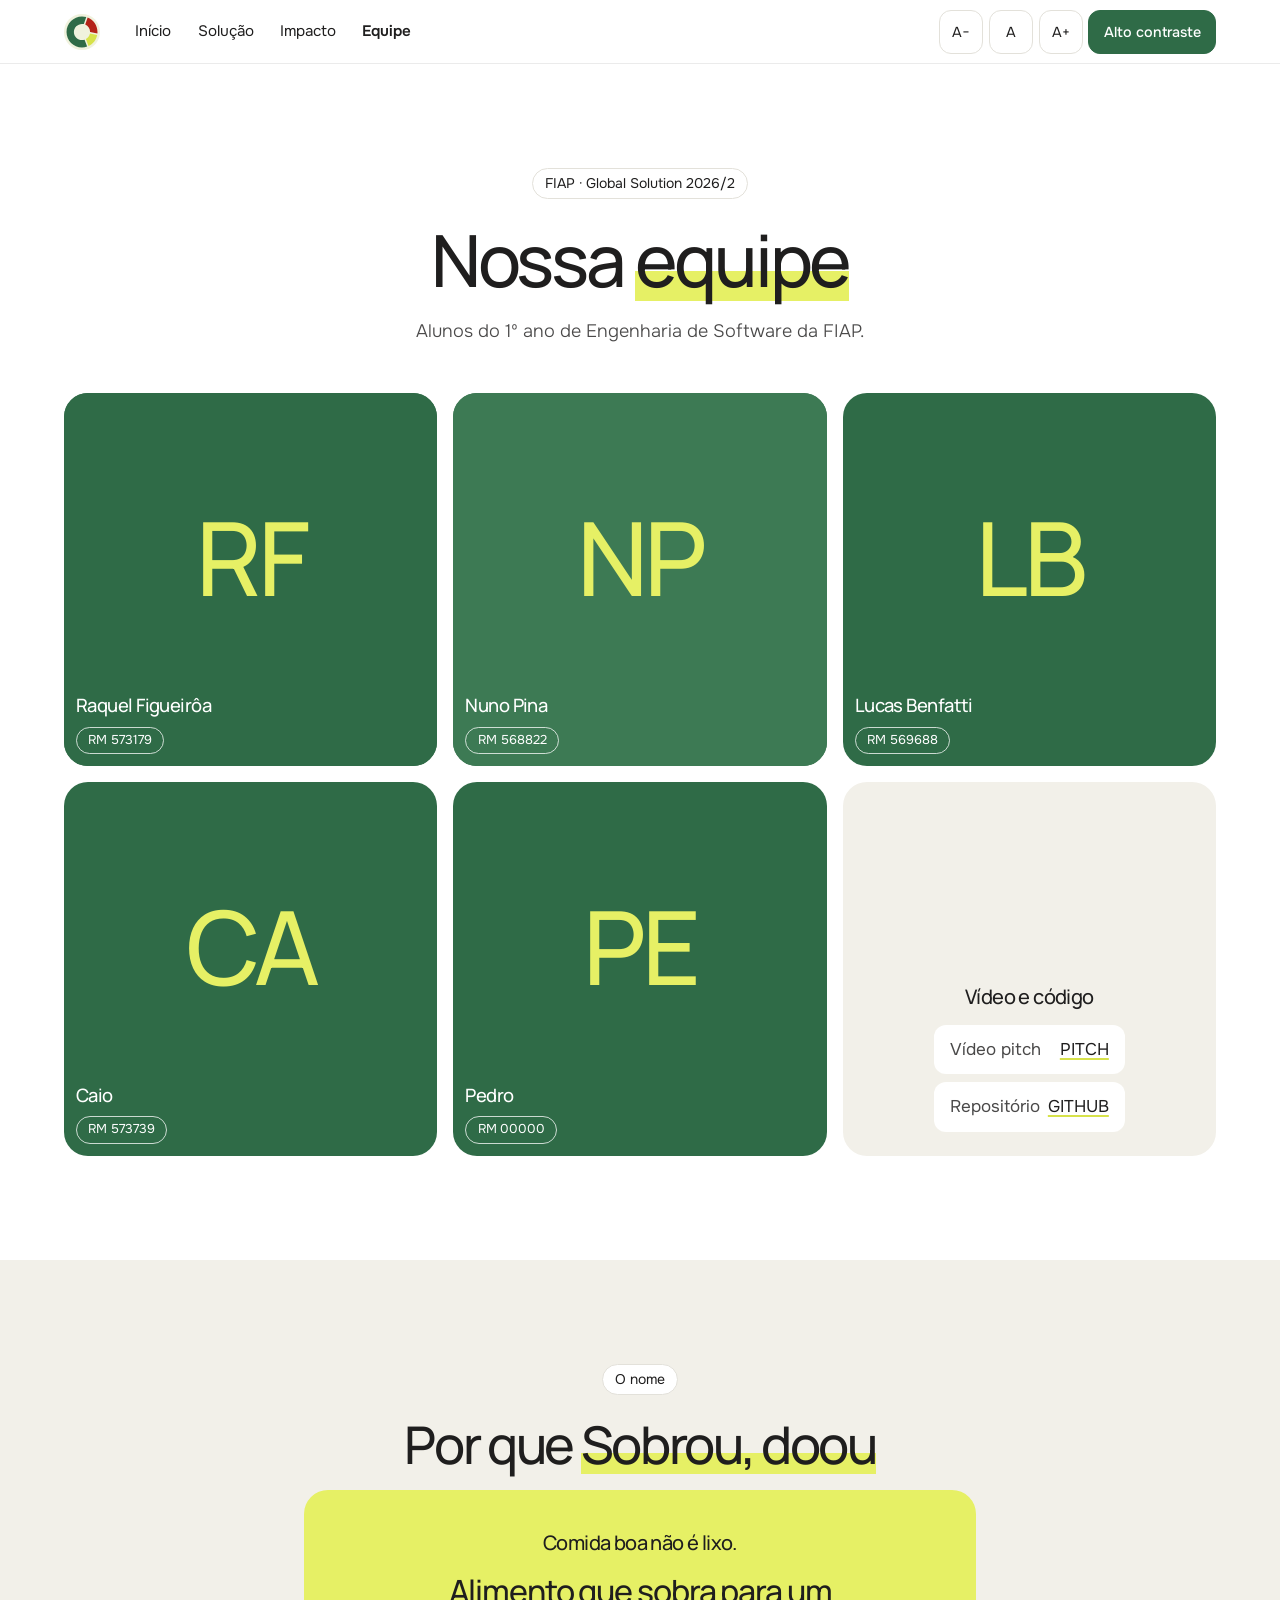
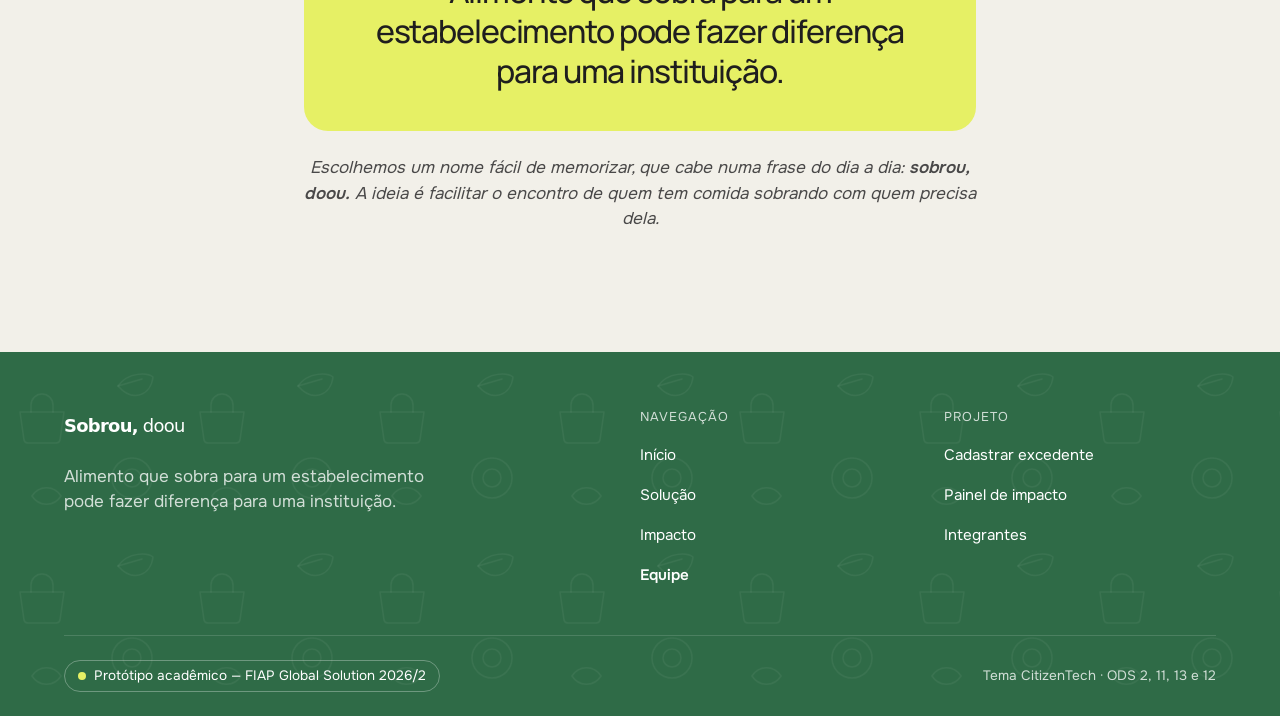
==== commit c3be7ac2: "adicionado link do github na página equipe" ====
--- a/equipe.html
+++ b/equipe.html
@@ -92,8 +92,8 @@
           <article class="cartao-equipe cartao-equipe-links">
             <h3>Vídeo e código</h3>
             <ul class="lista-links">
-              <li><span>Vídeo pitch</span> <a href="#titulo-pagina">[LINK DO PITCH]</a></li>
-              <li><span>Repositório</span> <a href="#titulo-pagina">[LINK DO GITHUB]</a></li>
+              <li><span>Vídeo pitch</span> <a href="#titulo-pagina" target="_blank">PITCH</a></li>
+              <li><span>Repositório</span> <a href="https://github.com/nunonegrier/sobroudoou" target="_blank">GITHUB</a></li>
             </ul>
           </article>
         </div>
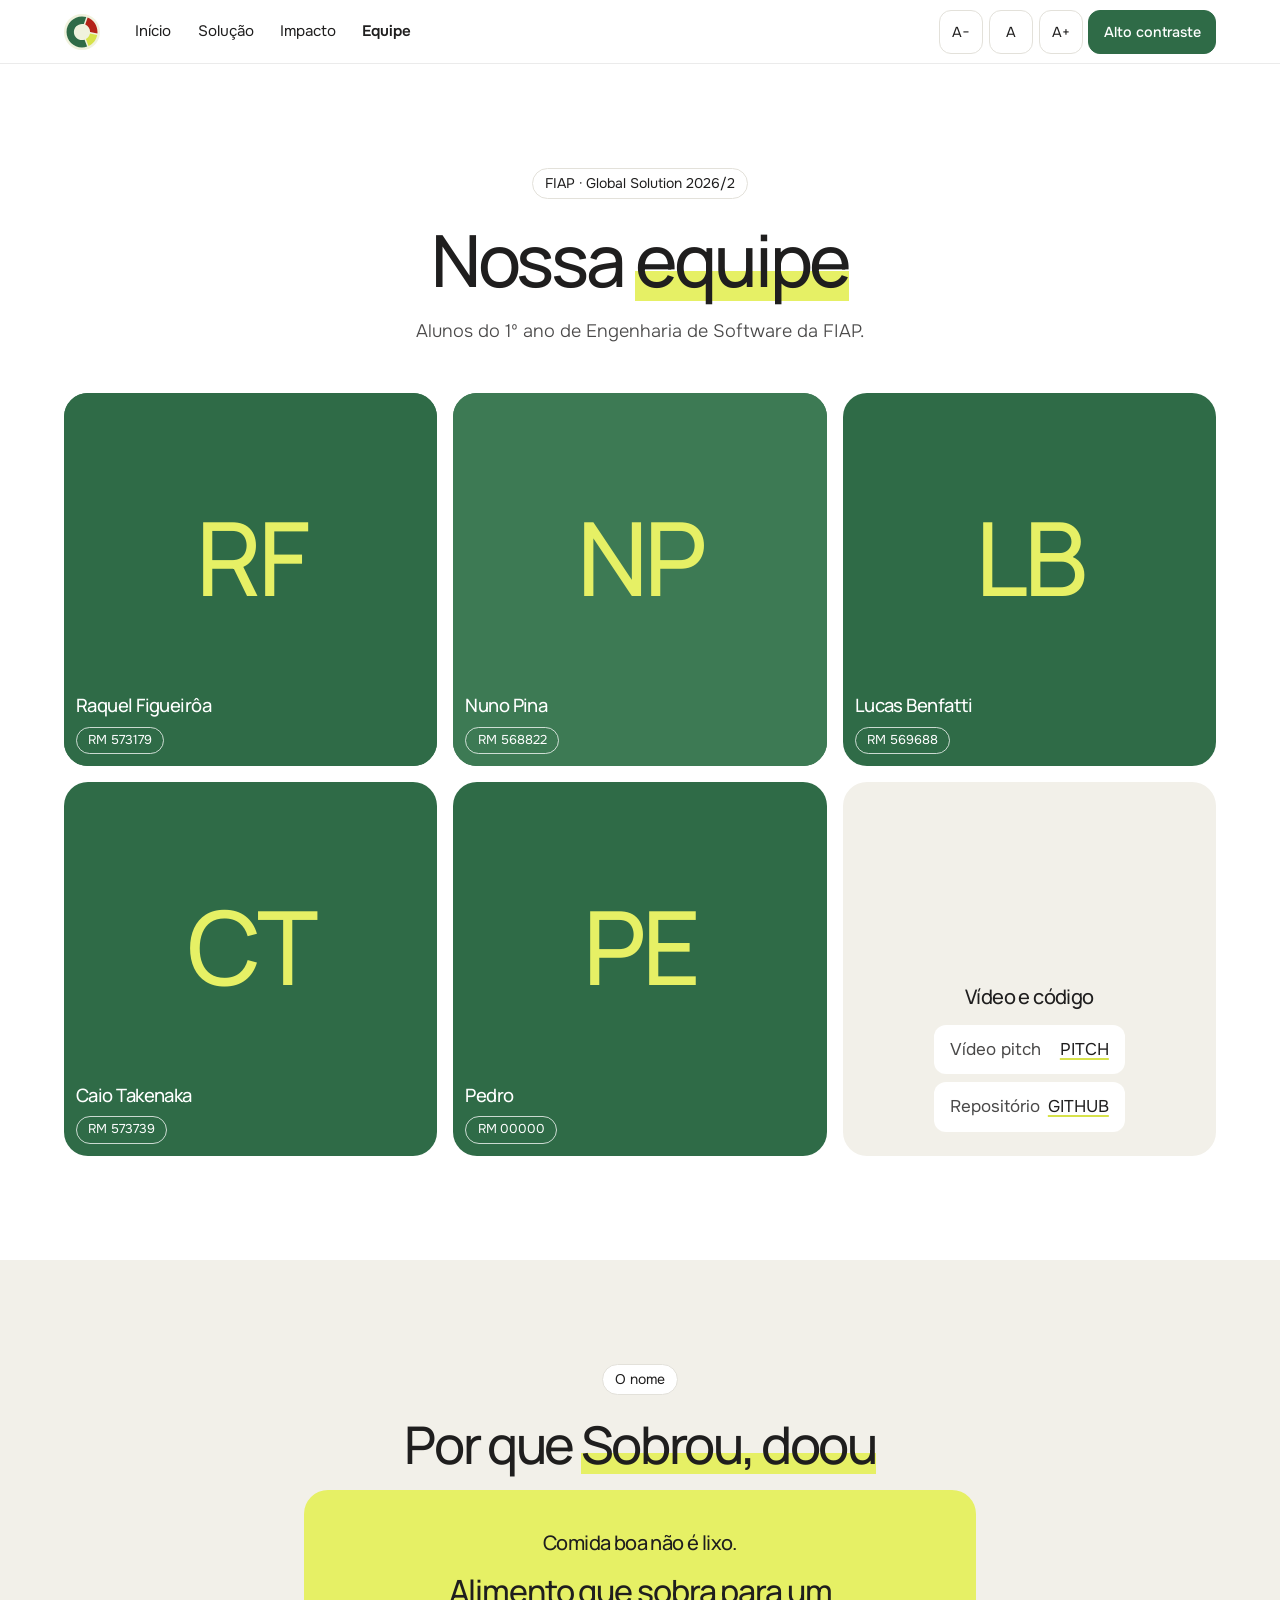
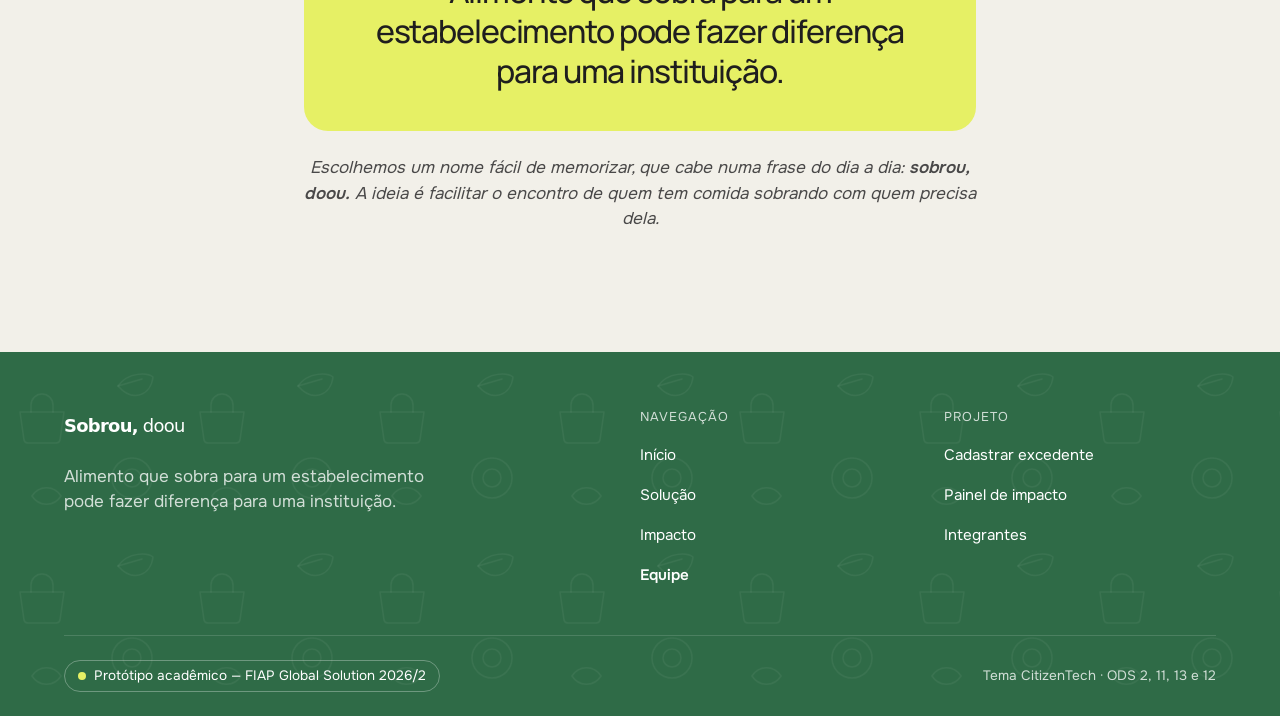
==== commit 763e85fb: "Adicionado sobrenome do Caio" ====
--- a/equipe.html
+++ b/equipe.html
@@ -75,9 +75,9 @@
             </div>
           </article>
           <article class="cartao-equipe">
-            <p class="avatar-iniciais" aria-hidden="true">CA</p>
+            <p class="avatar-iniciais" aria-hidden="true">CT</p>
             <div class="equipe-info">
-              <h3>Caio</h3>
+              <h3>Caio Takenaka</h3>
               <p class="equipe-rm">RM 573739</p>
               <!-- <p class="equipe-funcao">Conteúdo, dados e README</p> -->
             </div>
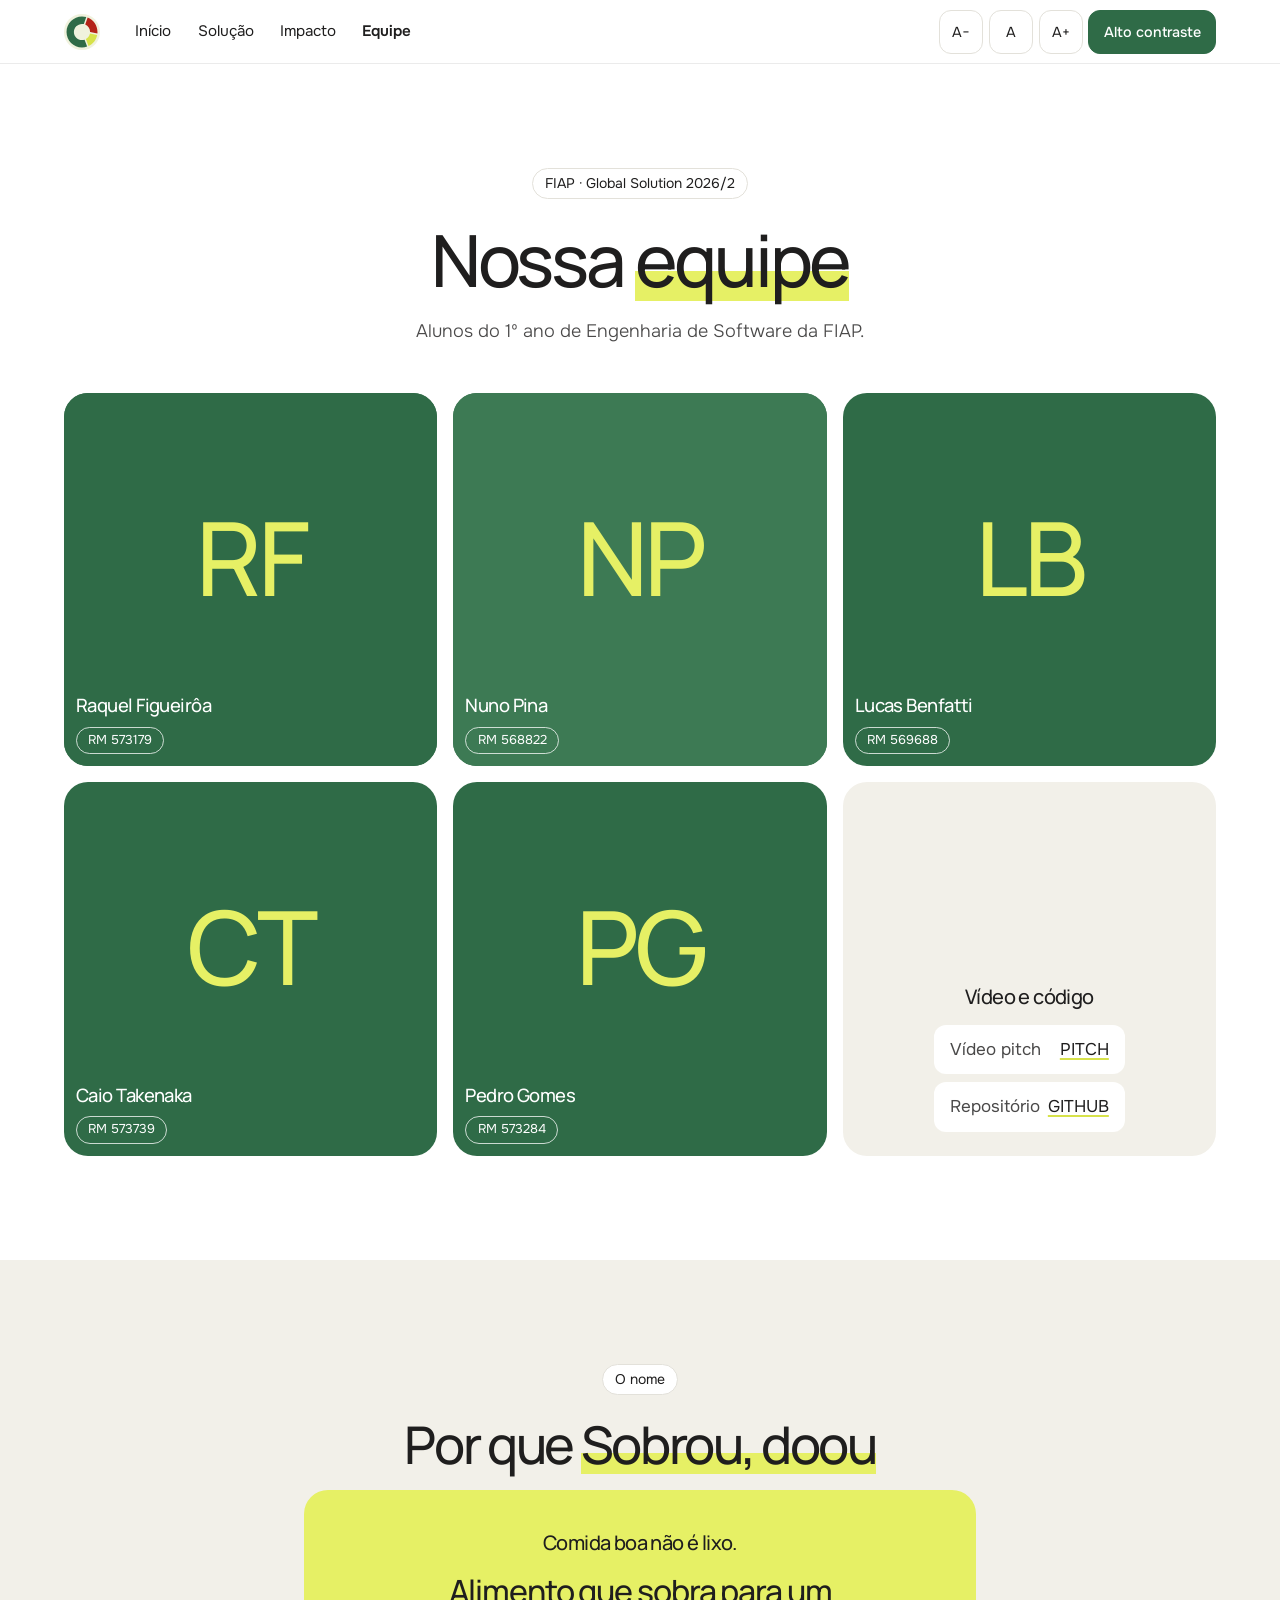
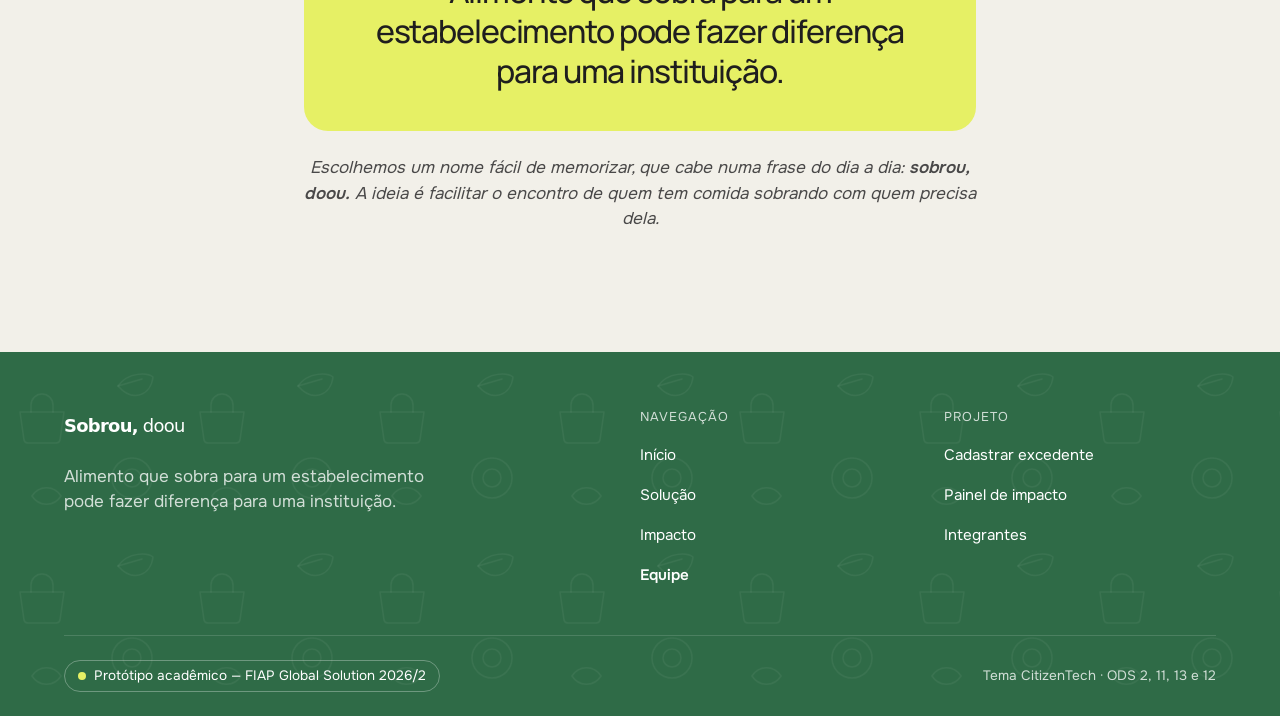
==== commit 8608f999: "Dados do Pedro Gomes atualizados" ====
--- a/equipe.html
+++ b/equipe.html
@@ -83,10 +83,10 @@
             </div>
           </article>
           <article class="cartao-equipe">
-            <p class="avatar-iniciais" aria-hidden="true">PE</p>
+            <p class="avatar-iniciais" aria-hidden="true">PG</p>
             <div class="equipe-info">
-              <h3>Pedro</h3>
-              <p class="equipe-rm">RM 00000</p>
+              <h3>Pedro Gomes</h3>
+              <p class="equipe-rm">RM 573284</p>
             </div>
           </article>
           <article class="cartao-equipe cartao-equipe-links">
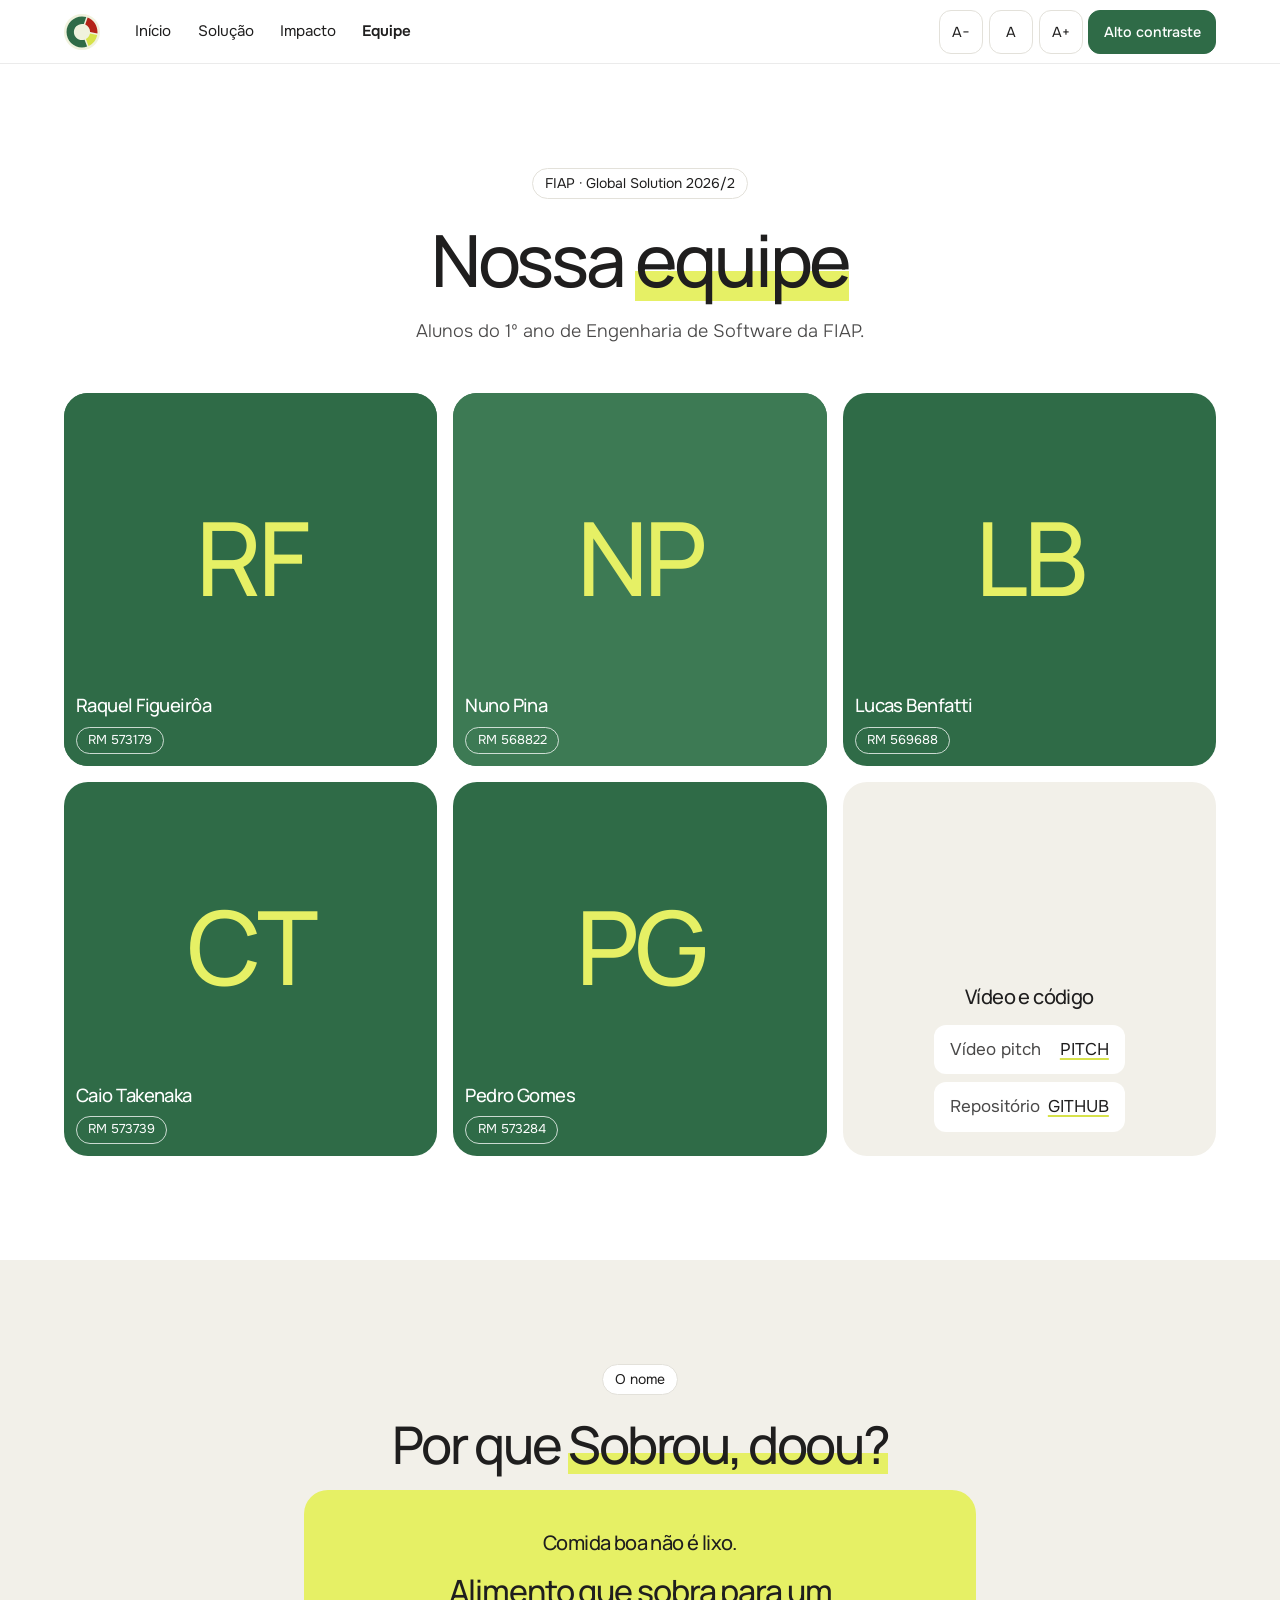
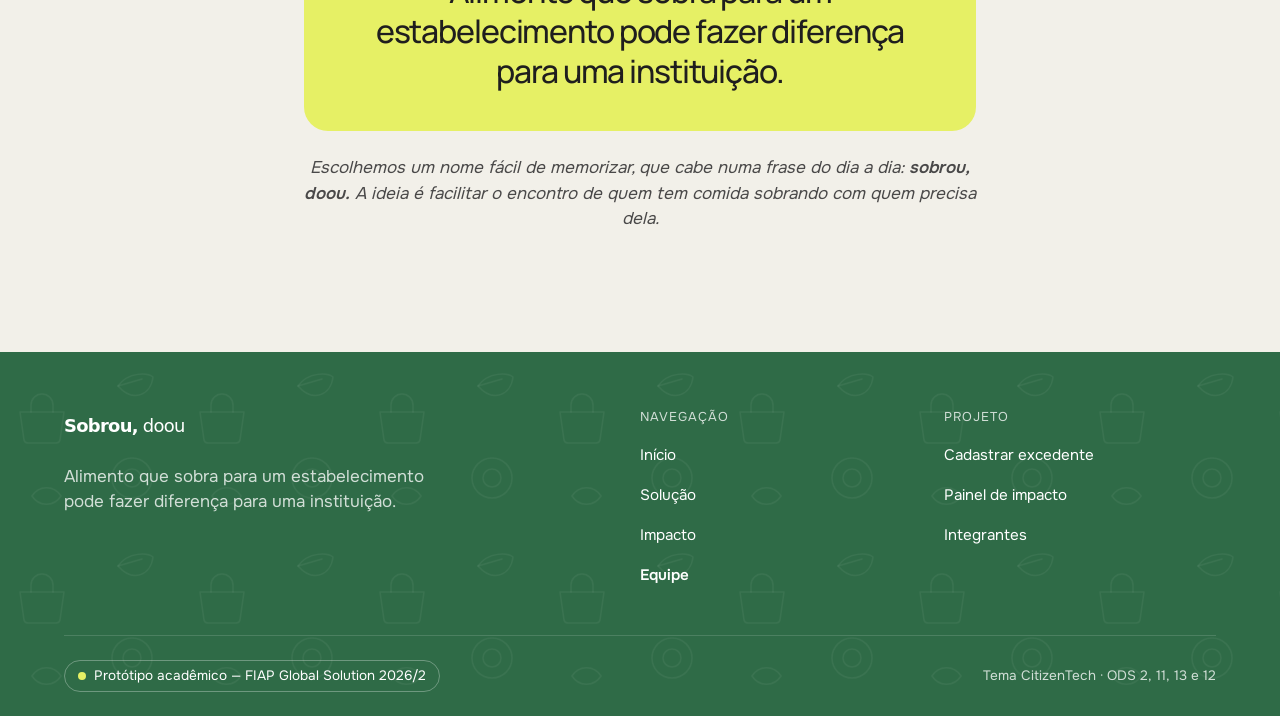
==== commit 9d2218be: "redesign da seção Nossa proposta" ====
--- a/equipe.html
+++ b/equipe.html
@@ -103,7 +103,7 @@
     <section class="secao secao-bege" aria-labelledby="titulo-porque">
       <div class="container porque">
         <p class="etiqueta">O nome</p>
-        <h2 id="titulo-porque">Por que <span class="marca">Sobrou, doou</span></h2>
+        <h2 id="titulo-porque">Por que <span class="marca">Sobrou, doou?</span></h2>
         <blockquote class="citacao">
           <h3>Comida boa não é lixo.</h4>
           <p>Alimento que sobra para um estabelecimento pode fazer diferença para uma instituição.</p>
--- a/css/style.css
+++ b/css/style.css
@@ -807,24 +807,11 @@
   text-align: center;
 }
 
-.passo-numero {
-  position: absolute;
-  top: 1rem;
-  left: 1.25rem;
-  color: var(--texto-3);
-  font-size: 0.85rem;
-}
-
 .passo-icone {
   display: block;
-  width: 3.25rem;
-  height: 3.25rem;
-  margin: 0.75rem auto 1.25rem;
-  fill: none;
-  stroke: var(--verde-escuro);
-  stroke-width: 1.6;
-  stroke-linecap: round;
-  stroke-linejoin: round;
+  width: 114px;
+  height: 114px;
+  margin: 0.5rem auto 1.25rem;
 }
 
 .passo h3 {
@@ -2061,10 +2048,6 @@
   color: #000000;
 }
 
-html.alto-contraste .passo-icone {
-  stroke: #FFE500;
-}
-
 html.alto-contraste input,
 html.alto-contraste select,
 html.alto-contraste textarea {
